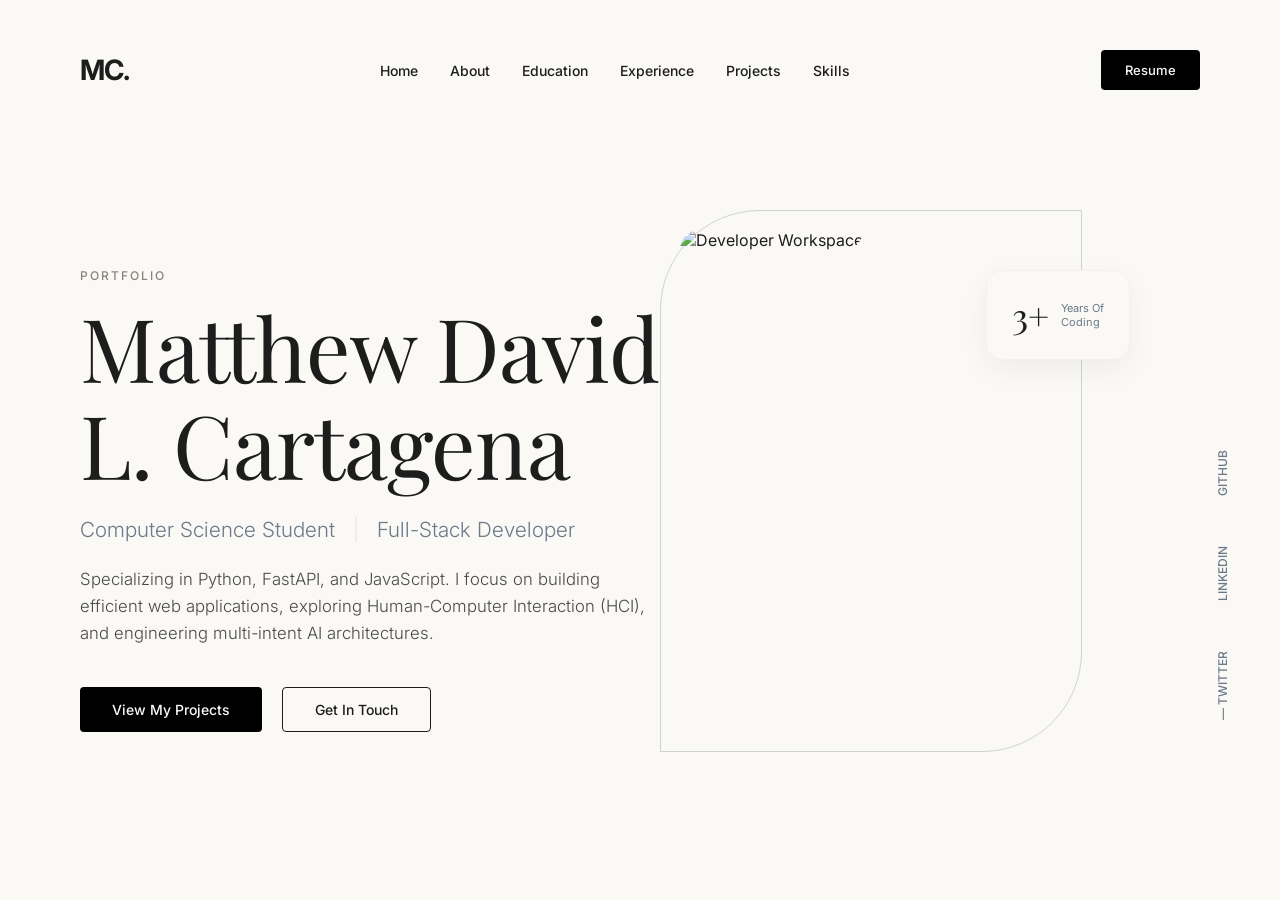
==== index.html @ 10186668 "Add files via upload" ====
<!DOCTYPE html>
<html lang="en" class="scroll-smooth">
<head>
    <meta charset="UTF-8">
    <meta name="viewport" content="width=device-width, initial-scale=1.0">
    <title>Matthew David L. Cartagena | Portfolio</title>
    
    <!-- Google Fonts -->
    <link rel="preconnect" href="https://fonts.googleapis.com">
    <link rel="preconnect" href="https://fonts.gstatic.com" crossorigin>
    <link href="https://fonts.googleapis.com/css2?family=Inter:wght@300;400;500;600;700&family=Playfair+Display:wght@400;600&display=swap" rel="stylesheet">
    
    <!-- External CSS -->
    <link rel="stylesheet" href="style.css">
    
    <!-- External JavaScript (Deferred to load after HTML) -->
    <script src="script.js" defer></script>
</head>
<body>

    <div class="portfolio-container">
        
        <!-- Header Section -->
        <header>
            <a href="#home" class="logo">MC.</a>
            <nav>
                <ul>
                    <li><a href="#home">Home</a></li>
                    <li><a href="#about">About</a></li>
                    <li><a href="#education">Education</a></li>
                    <li><a href="#experience">Experience</a></li>
                    <li><a href="#projects">Projects</a></li>
                    <li><a href="#skills">Skills</a></li>
                </ul>
            </nav>
            <a href="#resume" class="btn-nav">Resume</a>
        </header>

        <!-- Main Hero Section -->
        <main class="hero">
            
            <!-- Left Text Content -->
            <div class="hero-content fade-in">
                <span class="subtitle-top">Portfolio</span>
                
                <h1>Matthew David<br>L. Cartagena</h1>
                
                <h2>Computer Science Student <span class="divider">|</span> Full-Stack Developer</h2>
                
                <p class="hero-desc">
                    Specializing in Python, FastAPI, and JavaScript. I focus on building efficient web applications, exploring Human-Computer Interaction (HCI), and engineering multi-intent AI architectures.
                </p>
                
                <div class="actions">
                    <a href="#projects" class="btn-primary">View My Projects</a>
                    <a href="#contact" class="btn-secondary">Get In Touch</a>
                </div>
            </div>

            <!-- Right Image Content -->
            <div class="hero-image-container fade-in delay-1">
                <!-- Replaced with a tech-focused aesthetic placeholder -->
                <img src="https://images.unsplash.com/photo-1549692520-acc6669e2f0c?auto=format&fit=crop&w=600&q=80" alt="Developer Workspace" class="hero-image">
                
                <!-- Floating Badge adjusted for developer stats -->
                <div class="badge">
                    <span class="badge-number">3+</span>
                    <span class="badge-text">Years Of<br>Coding</span>
                </div>
            </div>

        </main>

        <!-- Vertical Social Sidebar -->
        <div class="social-links fade-in delay-2">
            <a href="#">Github</a>
            <a href="#">LinkedIn</a>
            <a href="#">— Twitter</a>
        </div>

    </div>

</body>
</html>
---- style.css ----
/* =========================================
   CSS Reset & Variables
   ========================================= */
   * {
    margin: 0;
    padding: 0;
    box-sizing: border-box;
}

:root {
    --primary-text: #1D1D1D;
    --accent-primary: #6C7A89;
    --accent-secondary: #8A817C;
    --bg-main: #FAF9F6;
    --bg-secondary: #F3F2EF;
    --btn-black: #000000;
    --btn-hover: #333333;
    --font-serif: 'Playfair Display', serif;
    --font-sans: 'Inter', sans-serif;
}

body {
    font-family: var(--font-sans);
    background-color: var(--bg-main);
    color: var(--primary-text);
    min-height: 100vh;
    -webkit-font-smoothing: antialiased;
}

::selection {
    background: var(--accent-primary);
    color: white;
}

/* =========================================
   Animations & Utilities
   ========================================= */
.fade-in {
    opacity: 0;
    animation: fadeIn 1.2s ease-out forwards;
}

.delay-1 { animation-delay: 0.2s; }
.delay-2 { animation-delay: 0.4s; }

@keyframes fadeIn {
    from { opacity: 0; transform: translateY(15px); }
    to { opacity: 1; transform: translateY(0); }
}

.divider {
    color: #E5E5E5;
    margin: 0 12px;
}

/* =========================================
   Layout Container
   ========================================= */
.portfolio-container {
    width: 100%;
    max-width: 1400px;
    margin: 0 auto;
    padding: 50px 80px;
    position: relative;
    min-height: 100vh;
    display: flex;
    flex-direction: column;
}

/* =========================================
   Navigation Header
   ========================================= */
header {
    display: flex;
    justify-content: space-between;
    align-items: center;
    padding-bottom: 40px;
}

.logo {
    font-family: var(--font-sans);
    font-size: 28px;
    font-weight: 700;
    letter-spacing: -1px;
    text-decoration: none;
    color: var(--primary-text);
}

nav ul {
    display: flex;
    list-style: none;
    gap: 32px;
    flex-wrap: wrap;
    justify-content: center;
}

nav a {
    text-decoration: none;
    color: var(--primary-text);
    font-size: 14px;
    font-weight: 500;
    transition: color 0.2s ease;
}

nav a:hover {
    color: var(--accent-primary);
}

.btn-nav {
    background-color: var(--btn-black);
    color: #FAF9F6;
    padding: 12px 24px;
    text-decoration: none;
    font-size: 13px;
    font-weight: 500;
    border-radius: 4px;
    transition: background-color 0.3s ease;
}

.btn-nav:hover {
    background-color: var(--btn-hover);
}

/* =========================================
   Hero Section
   ========================================= */
.hero {
    display: flex;
    justify-content: space-between;
    align-items: center;
    flex-grow: 1;
    padding-right: 100px;
    padding-top: 20px;
}

.hero-content {
    max-width: 650px;
}

.subtitle-top {
    color: var(--accent-secondary);
    font-weight: 500;
    letter-spacing: 2px;
    text-transform: uppercase;
    font-size: 12px;
    margin-bottom: 16px;
    display: block;
}

.hero-content h1 {
    font-family: var(--font-serif);
    font-size: 5.5rem;
    line-height: 1.1;
    font-weight: 400;
    margin-bottom: 24px;
    letter-spacing: -1px;
    color: var(--primary-text);
}

.hero-content h2 {
    font-size: 1.3rem;
    color: var(--accent-primary);
    font-weight: 300;
    margin-bottom: 24px;
}

.hero-desc {
    font-size: 1.05rem;
    line-height: 1.6;
    color: rgba(29, 29, 29, 0.8);
    font-weight: 300;
    margin-bottom: 40px;
    max-width: 580px;
}

.actions {
    display: flex;
    align-items: center;
    gap: 20px;
}

.btn-primary {
    background-color: var(--btn-black);
    color: #FAF9F6;
    padding: 14px 32px;
    text-decoration: none;
    font-size: 14px;
    font-weight: 500;
    border-radius: 4px;
    transition: background-color 0.3s ease;
}

.btn-primary:hover {
    background-color: var(--btn-hover);
}

.btn-secondary {
    text-decoration: none;
    color: var(--primary-text);
    font-size: 14px;
    font-weight: 500;
    padding: 13px 32px;
    border: 1px solid var(--primary-text);
    border-radius: 4px;
    transition: background-color 0.3s ease;
}

.btn-secondary:hover {
    background-color: var(--bg-secondary);
}

/* =========================================
   Right Content: Image & Badge
   ========================================= */
.hero-image-container {
    position: relative;
    width: 420px;
    height: 540px;
}

.hero-image {
    width: 100%;
    height: 100%;
    object-fit: cover;
    border-radius: 100px 0 100px 0;
    position: relative;
    z-index: 2;
}

.hero-image-container::before {
    content: "";
    position: absolute;
    top: -20px;
    left: -20px;
    width: 100%;
    height: 100%;
    border: 1px solid var(--accent-primary);
    border-radius: 100px 0 100px 0;
    z-index: 1;
    opacity: 0.3;
}

.badge {
    position: absolute;
    top: 40px;
    right: -30px;
    background: var(--bg-main);
    padding: 20px 25px;
    border-radius: 16px;
    border: 1px solid var(--bg-secondary);
    box-shadow: 0 10px 30px rgba(0,0,0,0.05);
    display: flex;
    align-items: center;
    gap: 12px;
    z-index: 3;
}

.badge-number {
    font-size: 36px;
    font-weight: 400;
    font-family: var(--font-serif);
    color: var(--primary-text);
}

.badge-text {
    font-size: 11px;
    color: var(--accent-primary);
    line-height: 1.3;
}

/* =========================================
   Vertical Social Links
   ========================================= */
.social-links {
    position: absolute;
    right: 50px;
    top: 50%;
    transform: translateY(-50%);
    display: flex;
    flex-direction: column;
    gap: 50px;
}

.social-links a {
    text-decoration: none;
    color: var(--accent-primary);
    font-size: 12px;
    font-weight: 500;
    text-transform: uppercase;
    writing-mode: vertical-rl;
    transform: rotate(180deg);
    transition: color 0.3s ease;
}

.social-links a:hover {
    color: var(--primary-text);
}

/* =========================================
   Responsive Adjustments
   ========================================= */
@media (max-width: 1100px) {
    .hero-content h1 { font-size: 4.5rem; }
    .hero-image-container { width: 380px; height: 500px; }
}

@media (max-width: 900px) {
    .portfolio-container { padding: 40px 30px; }
    .hero { flex-direction: column; text-align: center; gap: 80px; padding-right: 0; }
    .hero-content h1 { font-size: 4rem; }
    .hero-desc { margin: 0 auto 40px auto; }
    .actions { justify-content: center; flex-direction: column; width: 100%; }
    .btn-primary, .btn-secondary { width: 100%; max-width: 300px; text-align: center; }
    .social-links { display: none; }
    .hero-image-container { margin: 0 auto; width: 100%; max-width: 420px; }
    nav ul { display: none; }
}
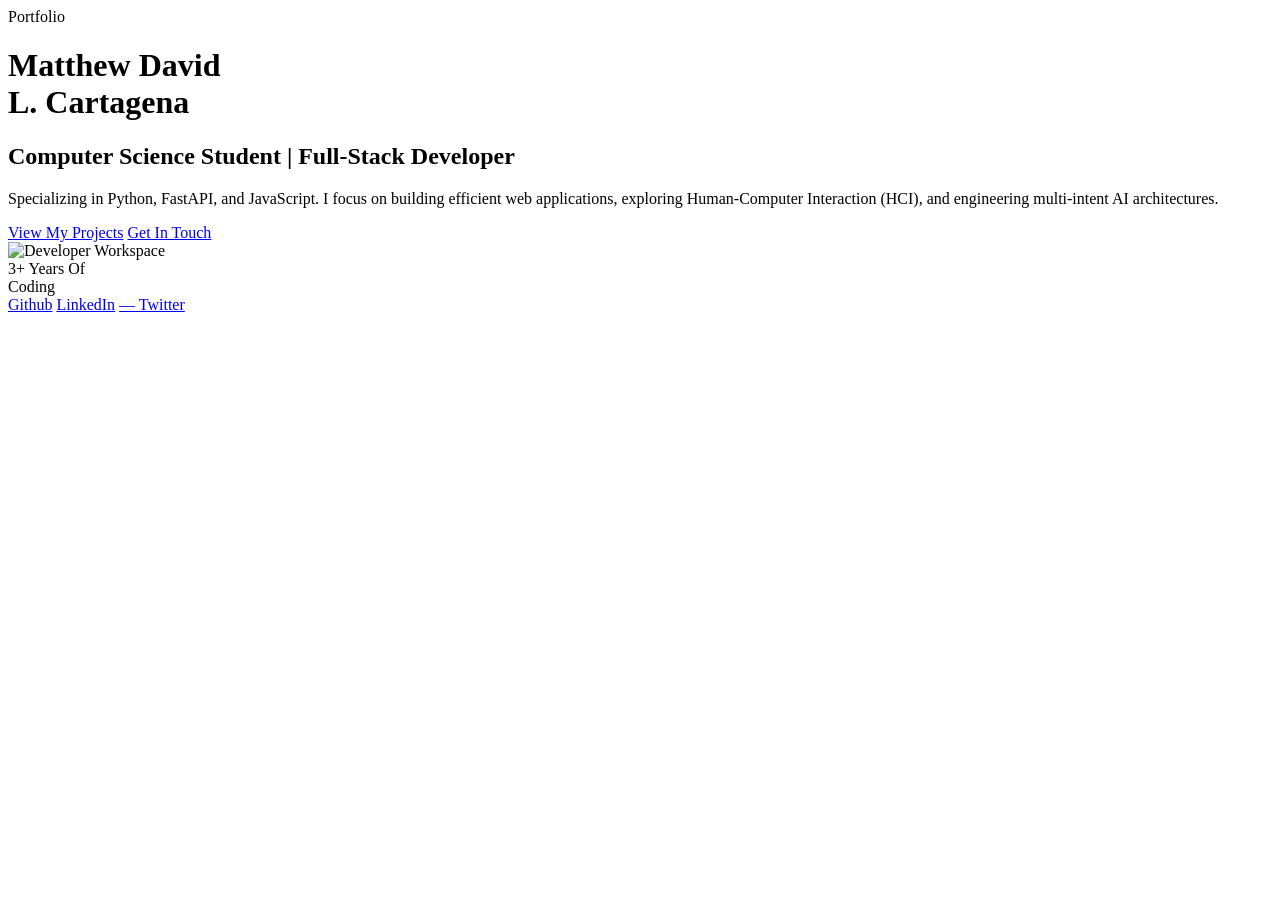
==== commit 2e5c837f: "moved index.html out" ====
--- a/index.html
+++ b/index.html
@@ -1,84 +1,53 @@
-<!DOCTYPE html>
-<html lang="en" class="scroll-smooth">
-<head>
-    <meta charset="UTF-8">
-    <meta name="viewport" content="width=device-width, initial-scale=1.0">
-    <title>Matthew David L. Cartagena | Portfolio</title>
-    
-    <!-- Google Fonts -->
-    <link rel="preconnect" href="https://fonts.googleapis.com">
-    <link rel="preconnect" href="https://fonts.gstatic.com" crossorigin>
-    <link href="https://fonts.googleapis.com/css2?family=Inter:wght@300;400;500;600;700&family=Playfair+Display:wght@400;600&display=swap" rel="stylesheet">
-    
-    <!-- External CSS -->
-    <link rel="stylesheet" href="style.css">
-    
-    <!-- External JavaScript (Deferred to load after HTML) -->
-    <script src="script.js" defer></script>
-</head>
-<body>
-
-    <div class="portfolio-container">
-        
-        <!-- Header Section -->
-        <header>
-            <a href="#home" class="logo">MC.</a>
-            <nav>
-                <ul>
-                    <li><a href="#home">Home</a></li>
-                    <li><a href="#about">About</a></li>
-                    <li><a href="#education">Education</a></li>
-                    <li><a href="#experience">Experience</a></li>
-                    <li><a href="#projects">Projects</a></li>
-                    <li><a href="#skills">Skills</a></li>
-                </ul>
-            </nav>
-            <a href="#resume" class="btn-nav">Resume</a>
-        </header>
-
-        <!-- Main Hero Section -->
-        <main class="hero">
-            
-            <!-- Left Text Content -->
-            <div class="hero-content fade-in">
-                <span class="subtitle-top">Portfolio</span>
-                
-                <h1>Matthew David<br>L. Cartagena</h1>
-                
-                <h2>Computer Science Student <span class="divider">|</span> Full-Stack Developer</h2>
-                
-                <p class="hero-desc">
-                    Specializing in Python, FastAPI, and JavaScript. I focus on building efficient web applications, exploring Human-Computer Interaction (HCI), and engineering multi-intent AI architectures.
-                </p>
-                
-                <div class="actions">
-                    <a href="#projects" class="btn-primary">View My Projects</a>
-                    <a href="#contact" class="btn-secondary">Get In Touch</a>
-                </div>
-            </div>
-
-            <!-- Right Image Content -->
-            <div class="hero-image-container fade-in delay-1">
-                <!-- Replaced with a tech-focused aesthetic placeholder -->
-                <img src="https://images.unsplash.com/photo-1549692520-acc6669e2f0c?auto=format&fit=crop&w=600&q=80" alt="Developer Workspace" class="hero-image">
-                
-                <!-- Floating Badge adjusted for developer stats -->
-                <div class="badge">
-                    <span class="badge-number">3+</span>
-                    <span class="badge-text">Years Of<br>Coding</span>
-                </div>
-            </div>
-
-        </main>
-
-        <!-- Vertical Social Sidebar -->
-        <div class="social-links fade-in delay-2">
-            <a href="#">Github</a>
-            <a href="#">LinkedIn</a>
-            <a href="#">— Twitter</a>
-        </div>
-
-    </div>
-
-</body>
+<!DOCTYPE html>
+<html lang="en">
+<head>
+    <meta charset="UTF-8">
+    <meta name="viewport" content="width=device-width, initial-scale=1.0">
+    <title>Matthew David L. Cartagena | Portfolio</title>
+    <link rel="preconnect" href="https://fonts.googleapis.com">
+    <link rel="preconnect" href="https://fonts.gstatic.com" crossorigin>
+    <link href="https://fonts.googleapis.com/css2?family=Inter:wght@300;400;500;600;700&family=Playfair+Display:wght@400;600&display=swap" rel="stylesheet">
+    <link rel="stylesheet" href="style.css">
+    <script src="script.js" defer></script>
+</head>
+<body>
+
+    <div class="portfolio-container">
+        
+        <!-- Navbar will be injected here -->
+        <div id="navbar-placeholder"></div>
+
+        <!-- Main Hero Section -->
+        <main class="hero">
+            <div class="hero-content fade-in">
+                <span class="subtitle-top">Portfolio</span>
+                <h1>Matthew David<br>L. Cartagena</h1>
+                <h2>Computer Science Student <span class="divider">|</span> Full-Stack Developer</h2>
+                <p class="hero-desc">
+                    Specializing in Python, FastAPI, and JavaScript. I focus on building efficient web applications, exploring Human-Computer Interaction (HCI), and engineering multi-intent AI architectures.
+                </p>
+                <div class="actions">
+                    <a href="projects.html" class="btn-primary">View My Projects</a>
+                    <a href="contact.html" class="btn-secondary">Get In Touch</a>
+                </div>
+            </div>
+
+            <div class="hero-image-container fade-in delay-1">
+                <img src="https://images.unsplash.com/photo-1549692520-acc6669e2f0c?auto=format&fit=crop&w=600&q=80" alt="Developer Workspace" class="hero-image">
+                <div class="badge">
+                    <span class="badge-number">3+</span>
+                    <span class="badge-text">Years Of<br>Coding</span>
+                </div>
+            </div>
+        </main>
+
+        <div class="social-links fade-in delay-2">
+            <a href="#">Github</a>
+            <a href="#">LinkedIn</a>
+            <a href="#">— Twitter</a>
+        </div>
+
+    </div>
+
+</body>
 </html>
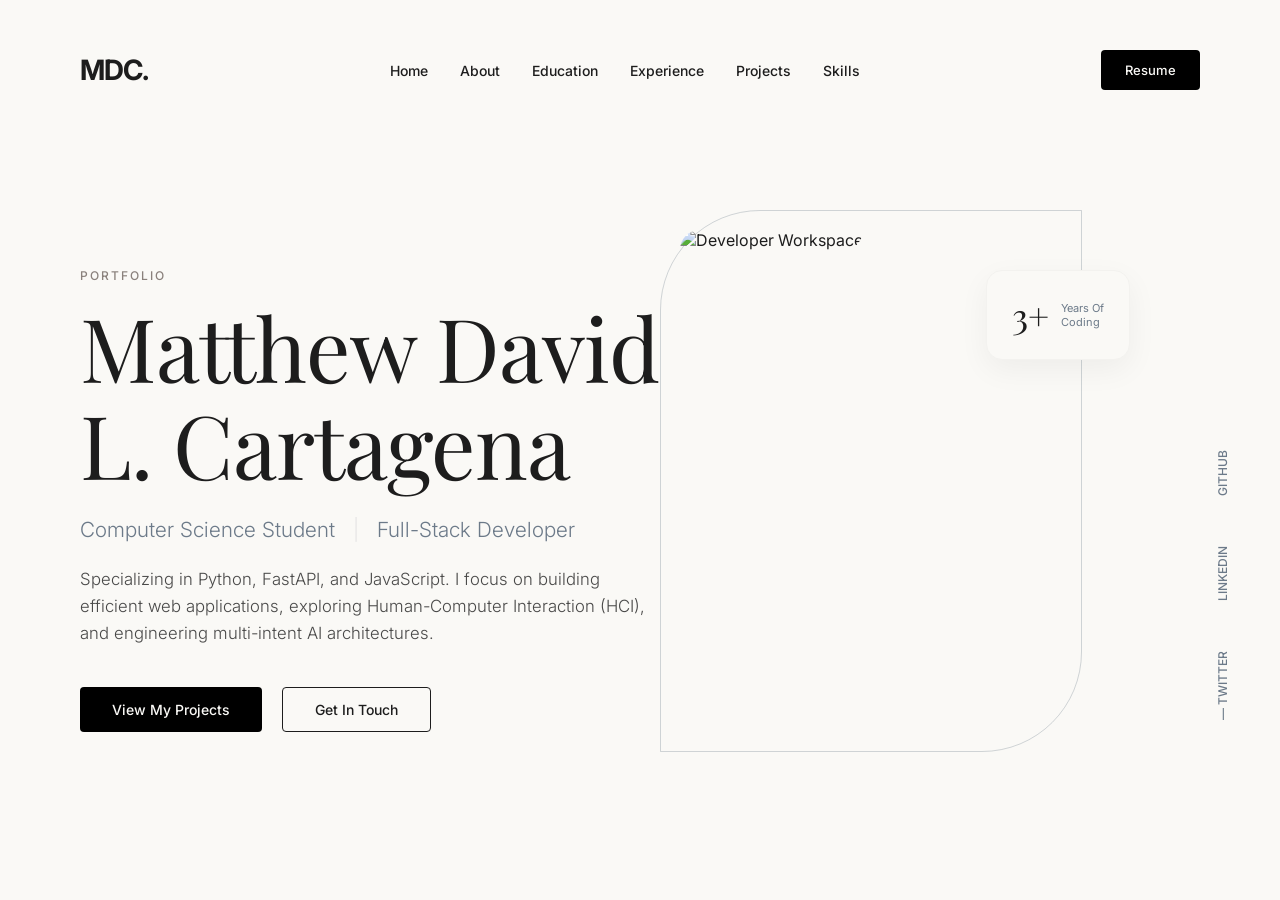
==== commit 6d3ebe87: "Refactor portfolio structure: move navbar to new location and update links; add new pages for resume" ====
--- a/index.html
+++ b/index.html
@@ -7,17 +7,17 @@
     <link rel="preconnect" href="https://fonts.googleapis.com">
     <link rel="preconnect" href="https://fonts.gstatic.com" crossorigin>
     <link href="https://fonts.googleapis.com/css2?family=Inter:wght@300;400;500;600;700&family=Playfair+Display:wght@400;600&display=swap" rel="stylesheet">
-    <link rel="stylesheet" href="style.css">
-    <script src="script.js" defer></script>
+    
+    <link rel="stylesheet" href="css/styles.css">
+    
+    <script src="js/script.js" defer></script>
 </head>
 <body>
 
     <div class="portfolio-container">
         
-        <!-- Navbar will be injected here -->
         <div id="navbar-placeholder"></div>
 
-        <!-- Main Hero Section -->
         <main class="hero">
             <div class="hero-content fade-in">
                 <span class="subtitle-top">Portfolio</span>
@@ -27,8 +27,8 @@
                     Specializing in Python, FastAPI, and JavaScript. I focus on building efficient web applications, exploring Human-Computer Interaction (HCI), and engineering multi-intent AI architectures.
                 </p>
                 <div class="actions">
-                    <a href="projects.html" class="btn-primary">View My Projects</a>
-                    <a href="contact.html" class="btn-secondary">Get In Touch</a>
+                    <a href="portfolio/projects.html" class="btn-primary">View My Projects</a>
+                    <a href="portfolio/contact.html" class="btn-secondary">Get In Touch</a>
                 </div>
             </div>
 
--- a/css/styles.css
+++ b/css/styles.css
@@ -0,0 +1,317 @@
+/* =========================================
+   CSS Reset & Variables
+   ========================================= */
+   * {
+    margin: 0;
+    padding: 0;
+    box-sizing: border-box;
+}
+
+:root {
+    --primary-text: #1D1D1D;
+    --accent-primary: #6C7A89;
+    --accent-secondary: #8A817C;
+    --bg-main: #FAF9F6;
+    --bg-secondary: #F3F2EF;
+    --btn-black: #000000;
+    --btn-hover: #333333;
+    --font-serif: 'Playfair Display', serif;
+    --font-sans: 'Inter', sans-serif;
+}
+
+body {
+    font-family: var(--font-sans);
+    background-color: var(--bg-main);
+    color: var(--primary-text);
+    min-height: 100vh;
+    -webkit-font-smoothing: antialiased;
+}
+
+::selection {
+    background: var(--accent-primary);
+    color: white;
+}
+
+/* =========================================
+   Animations & Utilities
+   ========================================= */
+.fade-in {
+    opacity: 0;
+    animation: fadeIn 1.2s ease-out forwards;
+}
+
+.delay-1 { animation-delay: 0.2s; }
+.delay-2 { animation-delay: 0.4s; }
+
+@keyframes fadeIn {
+    from { opacity: 0; transform: translateY(15px); }
+    to { opacity: 1; transform: translateY(0); }
+}
+
+.divider {
+    color: #E5E5E5;
+    margin: 0 12px;
+}
+
+/* =========================================
+   Layout Container
+   ========================================= */
+.portfolio-container {
+    width: 100%;
+    max-width: 1400px;
+    margin: 0 auto;
+    padding: 50px 80px;
+    position: relative;
+    min-height: 100vh;
+    display: flex;
+    flex-direction: column;
+}
+
+/* =========================================
+   Navigation Header
+   ========================================= */
+header {
+    display: flex;
+    justify-content: space-between;
+    align-items: center;
+    padding-bottom: 40px;
+}
+
+.logo {
+    font-family: var(--font-sans);
+    font-size: 28px;
+    font-weight: 700;
+    letter-spacing: -1px;
+    text-decoration: none;
+    color: var(--primary-text);
+}
+
+nav ul {
+    display: flex;
+    list-style: none;
+    gap: 32px;
+    flex-wrap: wrap;
+    justify-content: center;
+}
+
+nav a {
+    text-decoration: none;
+    color: var(--primary-text);
+    font-size: 14px;
+    font-weight: 500;
+    transition: color 0.2s ease;
+}
+
+nav a:hover {
+    color: var(--accent-primary);
+}
+
+.btn-nav {
+    background-color: var(--btn-black);
+    color: #FAF9F6;
+    padding: 12px 24px;
+    text-decoration: none;
+    font-size: 13px;
+    font-weight: 500;
+    border-radius: 4px;
+    transition: background-color 0.3s ease;
+}
+
+.btn-nav:hover {
+    background-color: var(--btn-hover);
+}
+
+/* =========================================
+   Hero Section
+   ========================================= */
+.hero {
+    display: flex;
+    justify-content: space-between;
+    align-items: center;
+    flex-grow: 1;
+    padding-right: 100px;
+    padding-top: 20px;
+}
+
+.hero-content {
+    max-width: 650px;
+}
+
+.subtitle-top {
+    color: var(--accent-secondary);
+    font-weight: 500;
+    letter-spacing: 2px;
+    text-transform: uppercase;
+    font-size: 12px;
+    margin-bottom: 16px;
+    display: block;
+}
+
+.hero-content h1 {
+    font-family: var(--font-serif);
+    font-size: 5.5rem;
+    line-height: 1.1;
+    font-weight: 400;
+    margin-bottom: 24px;
+    letter-spacing: -1px;
+    color: var(--primary-text);
+}
+
+.hero-content h2 {
+    font-size: 1.3rem;
+    color: var(--accent-primary);
+    font-weight: 300;
+    margin-bottom: 24px;
+}
+
+.hero-desc {
+    font-size: 1.05rem;
+    line-height: 1.6;
+    color: rgba(29, 29, 29, 0.8);
+    font-weight: 300;
+    margin-bottom: 40px;
+    max-width: 580px;
+}
+
+.actions {
+    display: flex;
+    align-items: center;
+    gap: 20px;
+}
+
+.btn-primary {
+    background-color: var(--btn-black);
+    color: #FAF9F6;
+    padding: 14px 32px;
+    text-decoration: none;
+    font-size: 14px;
+    font-weight: 500;
+    border-radius: 4px;
+    transition: background-color 0.3s ease;
+}
+
+.btn-primary:hover {
+    background-color: var(--btn-hover);
+}
+
+.btn-secondary {
+    text-decoration: none;
+    color: var(--primary-text);
+    font-size: 14px;
+    font-weight: 500;
+    padding: 13px 32px;
+    border: 1px solid var(--primary-text);
+    border-radius: 4px;
+    transition: background-color 0.3s ease;
+}
+
+.btn-secondary:hover {
+    background-color: var(--bg-secondary);
+}
+
+/* =========================================
+   Right Content: Image & Badge
+   ========================================= */
+.hero-image-container {
+    position: relative;
+    width: 420px;
+    height: 540px;
+}
+
+.hero-image {
+    width: 100%;
+    height: 100%;
+    object-fit: cover;
+    border-radius: 100px 0 100px 0;
+    position: relative;
+    z-index: 2;
+}
+
+.hero-image-container::before {
+    content: "";
+    position: absolute;
+    top: -20px;
+    left: -20px;
+    width: 100%;
+    height: 100%;
+    border: 1px solid var(--accent-primary);
+    border-radius: 100px 0 100px 0;
+    z-index: 1;
+    opacity: 0.3;
+}
+
+.badge {
+    position: absolute;
+    top: 40px;
+    right: -30px;
+    background: var(--bg-main);
+    padding: 20px 25px;
+    border-radius: 16px;
+    border: 1px solid var(--bg-secondary);
+    box-shadow: 0 10px 30px rgba(0,0,0,0.05);
+    display: flex;
+    align-items: center;
+    gap: 12px;
+    z-index: 3;
+}
+
+.badge-number {
+    font-size: 36px;
+    font-weight: 400;
+    font-family: var(--font-serif);
+    color: var(--primary-text);
+}
+
+.badge-text {
+    font-size: 11px;
+    color: var(--accent-primary);
+    line-height: 1.3;
+}
+
+/* =========================================
+   Vertical Social Links
+   ========================================= */
+.social-links {
+    position: absolute;
+    right: 50px;
+    top: 50%;
+    transform: translateY(-50%);
+    display: flex;
+    flex-direction: column;
+    gap: 50px;
+}
+
+.social-links a {
+    text-decoration: none;
+    color: var(--accent-primary);
+    font-size: 12px;
+    font-weight: 500;
+    text-transform: uppercase;
+    writing-mode: vertical-rl;
+    transform: rotate(180deg);
+    transition: color 0.3s ease;
+}
+
+.social-links a:hover {
+    color: var(--primary-text);
+}
+
+/* =========================================
+   Responsive Adjustments
+   ========================================= */
+@media (max-width: 1100px) {
+    .hero-content h1 { font-size: 4.5rem; }
+    .hero-image-container { width: 380px; height: 500px; }
+}
+
+@media (max-width: 900px) {
+    .portfolio-container { padding: 40px 30px; }
+    .hero { flex-direction: column; text-align: center; gap: 80px; padding-right: 0; }
+    .hero-content h1 { font-size: 4rem; }
+    .hero-desc { margin: 0 auto 40px auto; }
+    .actions { justify-content: center; flex-direction: column; width: 100%; }
+    .btn-primary, .btn-secondary { width: 100%; max-width: 300px; text-align: center; }
+    .social-links { display: none; }
+    .hero-image-container { margin: 0 auto; width: 100%; max-width: 420px; }
+    nav ul { display: none; }
+}
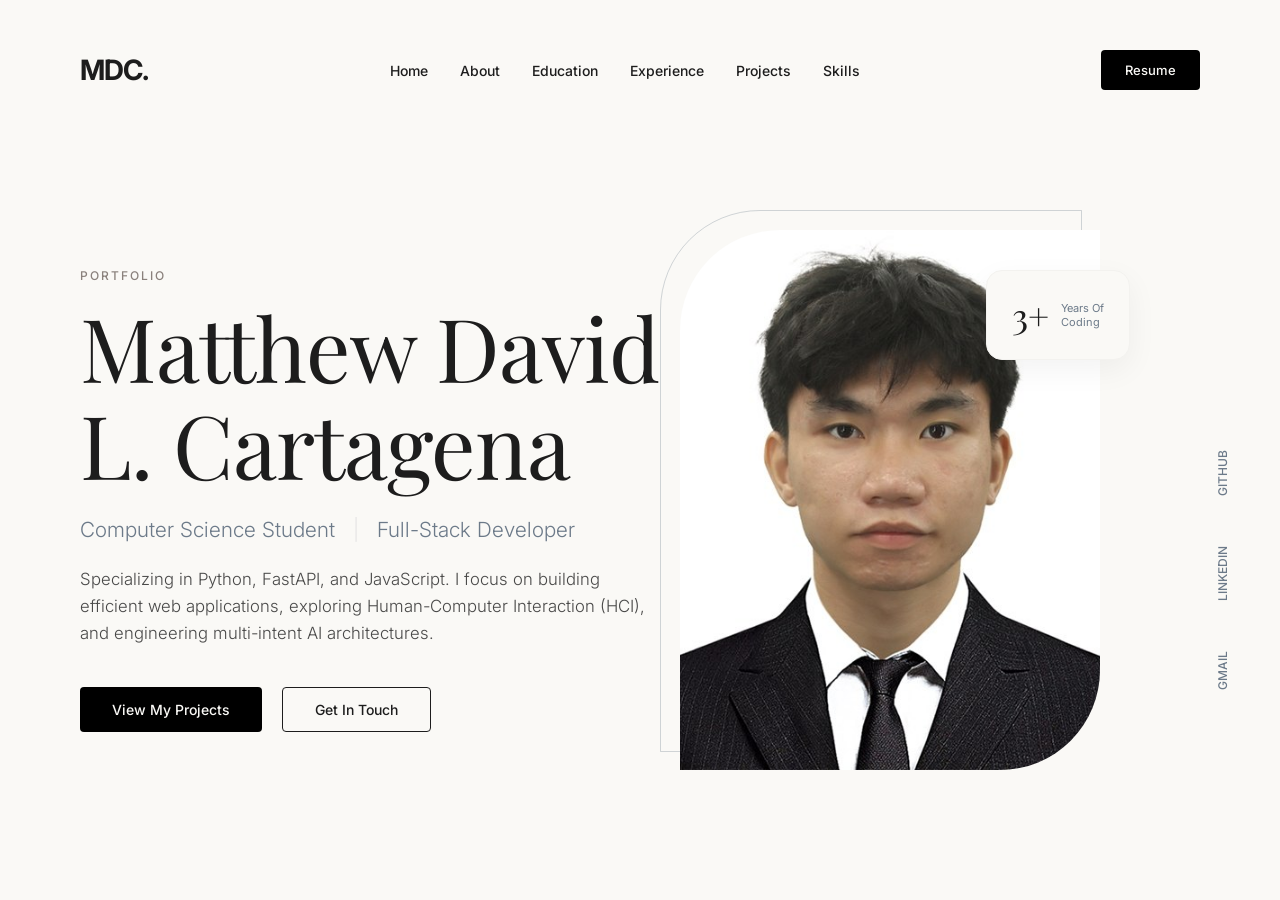
==== commit e83c5f84: "soft lunched templated version of online resume" ====
--- a/index.html
+++ b/index.html
@@ -33,7 +33,7 @@
             </div>
 
             <div class="hero-image-container fade-in delay-1">
-                <img src="https://images.unsplash.com/photo-1549692520-acc6669e2f0c?auto=format&fit=crop&w=600&q=80" alt="Developer Workspace" class="hero-image">
+                <img src="assets/profilepic.jpg" alt="Developer Workspace" class="hero-image">
                 <div class="badge">
                     <span class="badge-number">3+</span>
                     <span class="badge-text">Years Of<br>Coding</span>
@@ -44,7 +44,7 @@
         <div class="social-links fade-in delay-2">
             <a href="#">Github</a>
             <a href="#">LinkedIn</a>
-            <a href="#">— Twitter</a>
+            <a href="#">Gmail</a>
         </div>
 
     </div>
